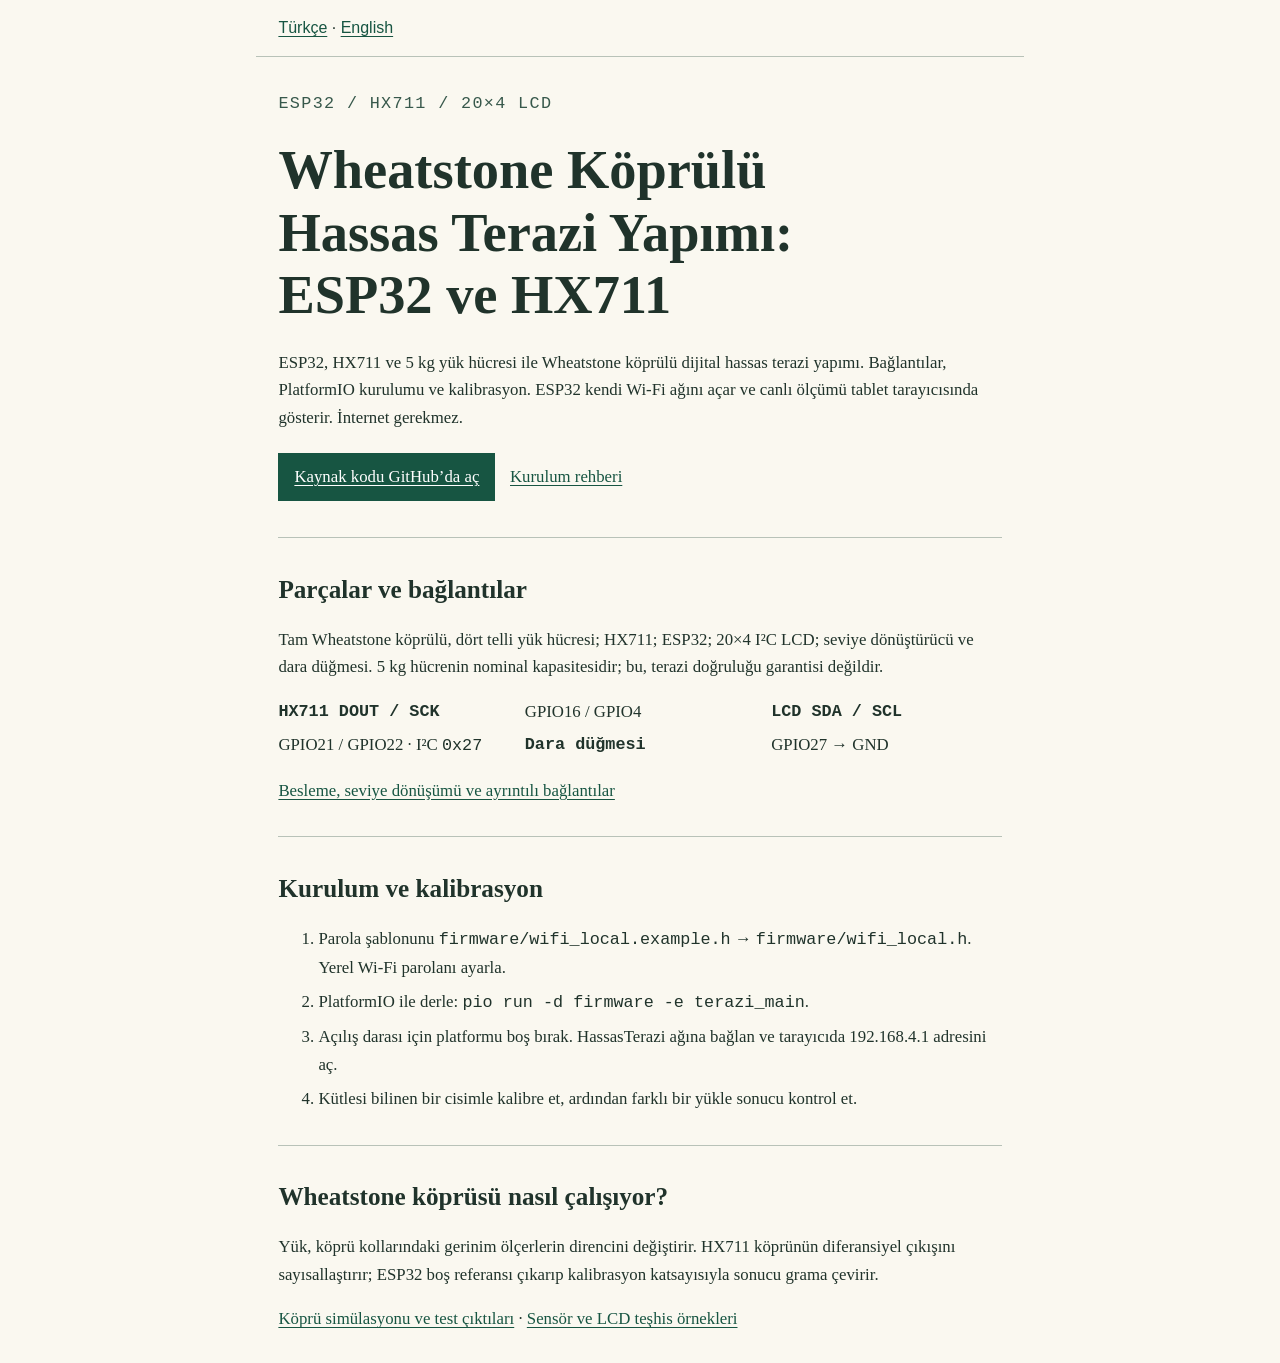
==== docs/index.html @ 527ca1ea "İki dilli GitHub Pages proje rehberini ekle" ====
<!doctype html>
<html lang="tr">
<head>
<meta charset="utf-8">
<meta name="viewport" content="width=device-width, initial-scale=1">
<title>Wheatstone Köprülü Hassas Terazi Yapımı: ESP32 ve HX711</title>
<meta name="description" content="ESP32, HX711 ve 5 kg yük hücresi ile Wheatstone köprülü dijital hassas terazi yapımı. Bağlantılar, PlatformIO kurulumu ve kalibrasyon.">
<link rel="canonical" href="https://contvar04.github.io/esp32-hassas-terazi/">
<link rel="alternate" hreflang="tr" href="https://contvar04.github.io/esp32-hassas-terazi/">
<link rel="alternate" hreflang="en" href="https://contvar04.github.io/esp32-hassas-terazi/en/">
<link rel="alternate" hreflang="x-default" href="https://contvar04.github.io/esp32-hassas-terazi/">
<link rel="stylesheet" href="style.css">
</head>
<body>
<header><nav aria-label="Dil"><a href="https://contvar04.github.io/esp32-hassas-terazi/" hreflang="tr" lang="tr">Türkçe</a> · <a href="https://contvar04.github.io/esp32-hassas-terazi/en/" hreflang="en" lang="en">English</a></nav></header>
<main>
<p class="label">ESP32 / HX711 / 20×4 LCD</p>
<h1>Wheatstone Köprülü Hassas Terazi Yapımı: ESP32 ve HX711</h1>
<p>ESP32, HX711 ve 5 kg yük hücresi ile Wheatstone köprülü dijital hassas terazi yapımı. Bağlantılar, PlatformIO kurulumu ve kalibrasyon. ESP32 kendi Wi-Fi ağını açar ve canlı ölçümü tablet tarayıcısında gösterir. İnternet gerekmez.</p>
<p><a class="button" href="https://github.com/contvar04/esp32-hassas-terazi">Kaynak kodu GitHub’da aç</a> <a href="https://github.com/contvar04/esp32-hassas-terazi/blob/main/README.md">Kurulum rehberi</a></p>
<section><h2>Parçalar ve bağlantılar</h2>
<p>Tam Wheatstone köprülü, dört telli yük hücresi; HX711; ESP32; 20×4 I²C LCD; seviye dönüştürücü ve dara düğmesi. 5 kg hücrenin nominal kapasitesidir; bu, terazi doğruluğu garantisi değildir.</p>
<dl><dt>HX711 DOUT / SCK</dt><dd>GPIO16 / GPIO4</dd><dt>LCD SDA / SCL</dt><dd>GPIO21 / GPIO22 · I²C <code>0x27</code></dd><dt>Dara düğmesi</dt><dd>GPIO27 → GND</dd></dl>
<p><a href="https://github.com/contvar04/esp32-hassas-terazi/blob/main/firmware/README.md">Besleme, seviye dönüşümü ve ayrıntılı bağlantılar</a></p></section>
<section><h2>Kurulum ve kalibrasyon</h2>
<ol><li>Parola şablonunu <code>firmware/wifi_local.example.h</code> → <code>firmware/wifi_local.h</code>. Yerel Wi-Fi parolanı ayarla.</li>
<li>PlatformIO ile derle: <code>pio run -d firmware -e terazi_main</code>.</li>
<li>Açılış darası için platformu boş bırak. HassasTerazi ağına bağlan ve tarayıcıda 192.168.4.1 adresini aç.</li>
<li>Kütlesi bilinen bir cisimle kalibre et, ardından farklı bir yükle sonucu kontrol et.</li></ol></section>
<section><h2>Wheatstone köprüsü nasıl çalışıyor?</h2>
<p>Yük, köprü kollarındaki gerinim ölçerlerin direncini değiştirir. HX711 köprünün diferansiyel çıkışını sayısallaştırır; ESP32 boş referansı çıkarıp kalibrasyon katsayısıyla sonucu grama çevirir.</p>
<p><a href="https://github.com/contvar04/esp32-hassas-terazi/tree/main/simulasyon">Köprü simülasyonu ve test çıktıları</a> · <a href="https://github.com/contvar04/esp32-hassas-terazi/tree/main/examples">Sensör ve LCD teşhis örnekleri</a></p></section>
</main>
</body>
</html>
---- docs/style.css ----
*{box-sizing:border-box}body{margin:0;background:#faf8f0;color:#20332b;font:1.05rem/1.65 Georgia,serif}header,main{max-width:48rem;margin:auto;padding:1rem 1.4rem}header{font:1rem/1.5 Arial,sans-serif;border-bottom:1px solid #b8c2b8}h1,h2{line-height:1.15;text-wrap:balance}h1{font-size:clamp(2rem,5vw,3.4rem);margin:.4em 0}h2{margin-top:1.5em}a{color:#175542;text-underline-offset:.18em}a:focus-visible{outline:2px solid #175542;outline-offset:4px}.label,dt,code{font-family:Consolas,monospace}.label{letter-spacing:.08em;color:#37584b}.button{display:inline-block;margin:.25rem .65rem .25rem 0;padding:.65rem 1rem;background:#175542;color:#fff}.button:focus-visible{outline-offset:4px}section{border-top:1px solid #b8c2b8;margin-top:2rem}dl{display:grid;grid-template-columns:repeat(auto-fit,minmax(12rem,1fr));gap:.35rem 1rem}dt{font-weight:bold}dd{margin:0}li{margin:.4rem 0}code{overflow-wrap:anywhere}
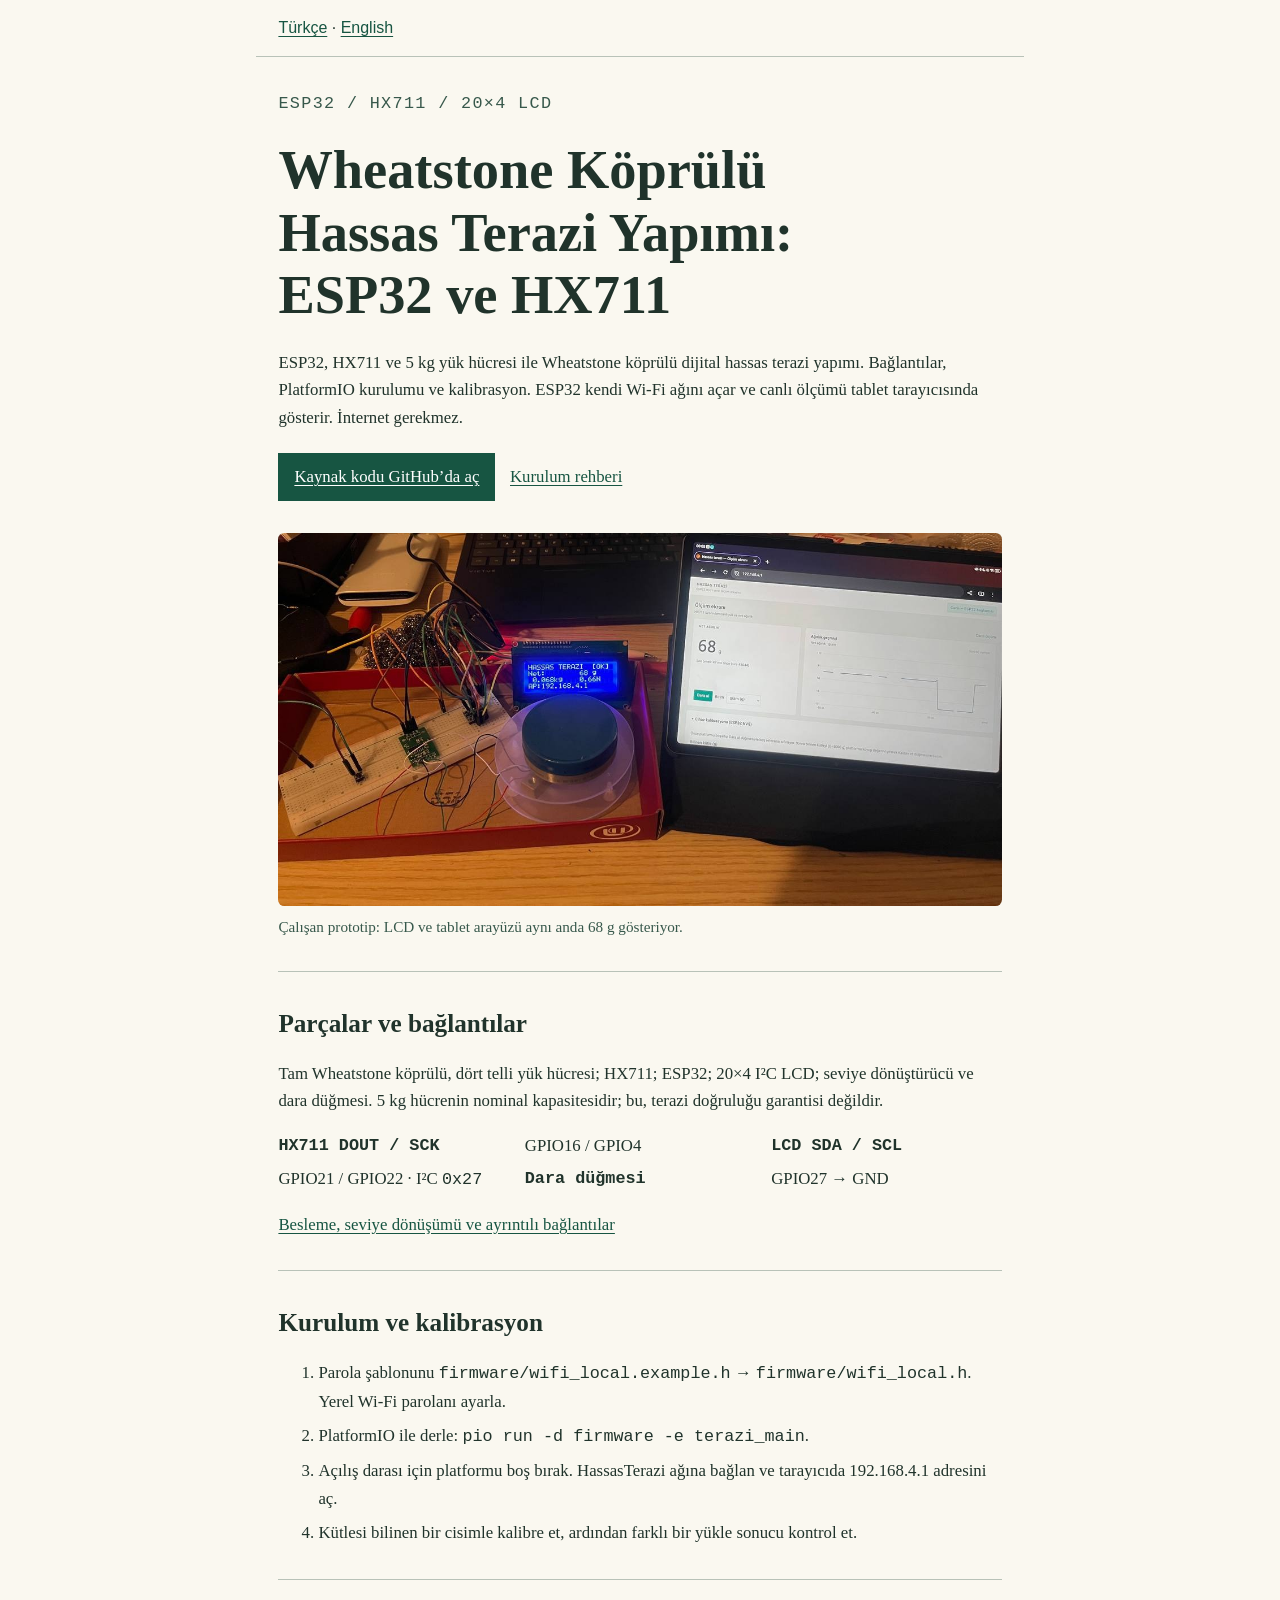
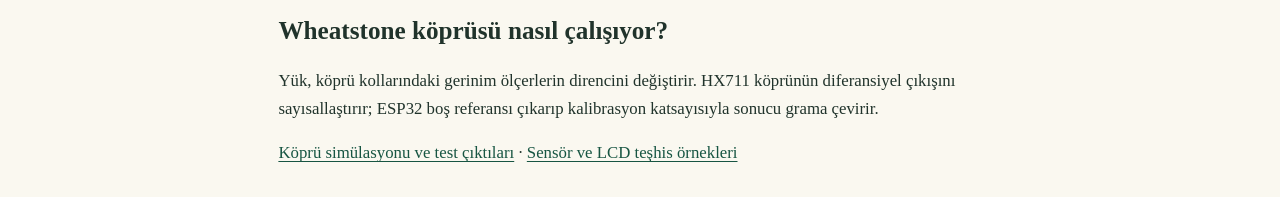
==== commit 01c52721: "68 gram tartım fotoğrafını proje rehberlerine ekle" ====
--- a/docs/index.html
+++ b/docs/index.html
@@ -18,6 +18,10 @@
 <h1>Wheatstone Köprülü Hassas Terazi Yapımı: ESP32 ve HX711</h1>
 <p>ESP32, HX711 ve 5 kg yük hücresi ile Wheatstone köprülü dijital hassas terazi yapımı. Bağlantılar, PlatformIO kurulumu ve kalibrasyon. ESP32 kendi Wi-Fi ağını açar ve canlı ölçümü tablet tarayıcısında gösterir. İnternet gerekmez.</p>
 <p><a class="button" href="https://github.com/contvar04/esp32-hassas-terazi">Kaynak kodu GitHub’da aç</a> <a href="https://github.com/contvar04/esp32-hassas-terazi/blob/main/README.md">Kurulum rehberi</a></p>
+<figure class="prototype">
+<img src="assets/prototype-68g.jpg" width="1280" height="660" alt="Tartım platformu ve devre; LCD ile tablet aynı anda 68 g gösteriyor.">
+<figcaption>Çalışan prototip: LCD ve tablet arayüzü aynı anda 68 g gösteriyor.</figcaption>
+</figure>
 <section><h2>Parçalar ve bağlantılar</h2>
 <p>Tam Wheatstone köprülü, dört telli yük hücresi; HX711; ESP32; 20×4 I²C LCD; seviye dönüştürücü ve dara düğmesi. 5 kg hücrenin nominal kapasitesidir; bu, terazi doğruluğu garantisi değildir.</p>
 <dl><dt>HX711 DOUT / SCK</dt><dd>GPIO16 / GPIO4</dd><dt>LCD SDA / SCL</dt><dd>GPIO21 / GPIO22 · I²C <code>0x27</code></dd><dt>Dara düğmesi</dt><dd>GPIO27 → GND</dd></dl>
--- a/docs/style.css
+++ b/docs/style.css
@@ -1 +1,2 @@
 *{box-sizing:border-box}body{margin:0;background:#faf8f0;color:#20332b;font:1.05rem/1.65 Georgia,serif}header,main{max-width:48rem;margin:auto;padding:1rem 1.4rem}header{font:1rem/1.5 Arial,sans-serif;border-bottom:1px solid #b8c2b8}h1,h2{line-height:1.15;text-wrap:balance}h1{font-size:clamp(2rem,5vw,3.4rem);margin:.4em 0}h2{margin-top:1.5em}a{color:#175542;text-underline-offset:.18em}a:focus-visible{outline:2px solid #175542;outline-offset:4px}.label,dt,code{font-family:Consolas,monospace}.label{letter-spacing:.08em;color:#37584b}.button{display:inline-block;margin:.25rem .65rem .25rem 0;padding:.65rem 1rem;background:#175542;color:#fff}.button:focus-visible{outline-offset:4px}section{border-top:1px solid #b8c2b8;margin-top:2rem}dl{display:grid;grid-template-columns:repeat(auto-fit,minmax(12rem,1fr));gap:.35rem 1rem}dt{font-weight:bold}dd{margin:0}li{margin:.4rem 0}code{overflow-wrap:anywhere}
+.prototype{margin:1.75rem 0}.prototype img{display:block;width:100%;height:auto;border-radius:.4rem}.prototype figcaption{margin-top:.5rem;color:#37584b;font-size:.95rem}
